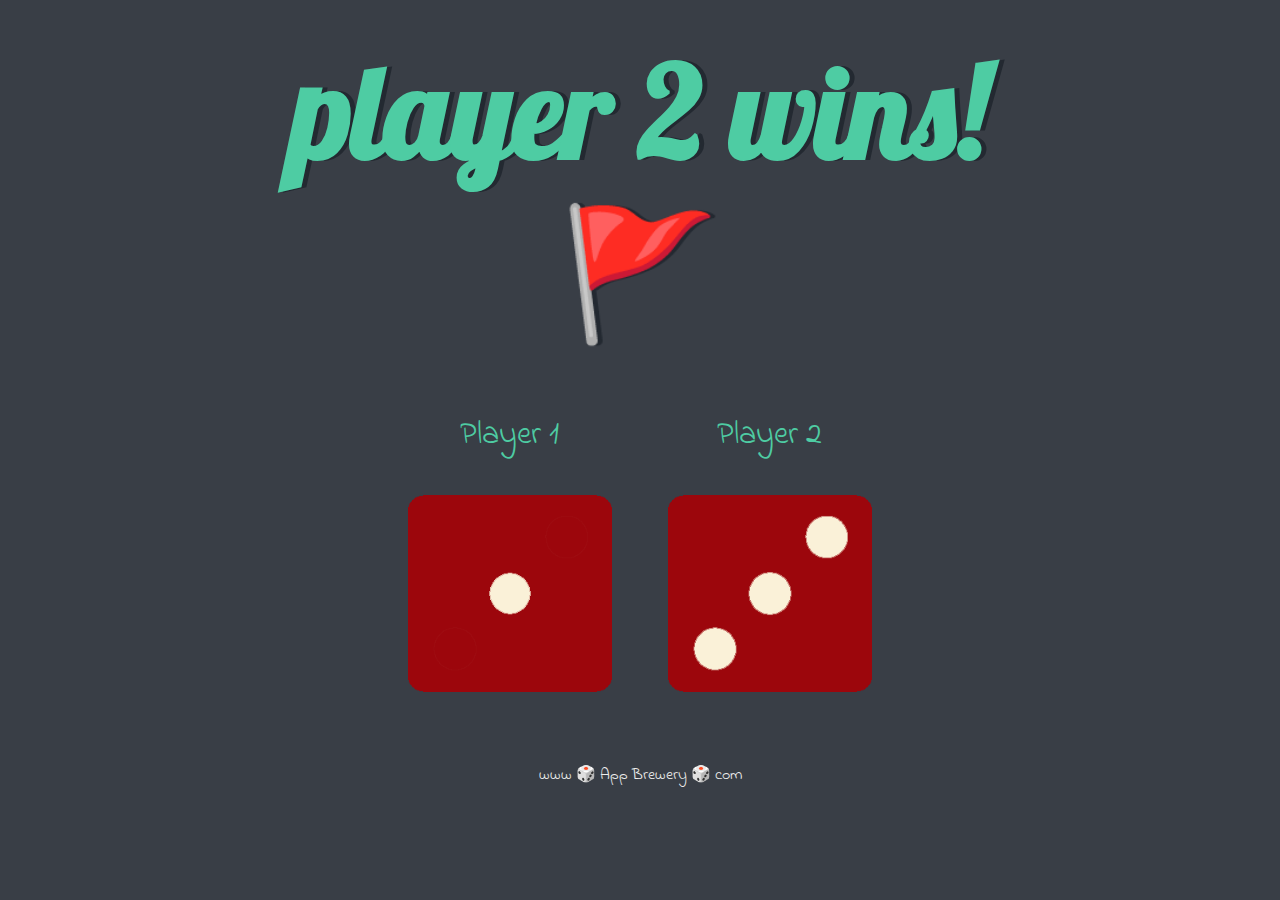
==== index.html @ 727a5b43 "version2" ====
<!DOCTYPE html>
<html lang="en" dir="ltr">
  <head>
    <meta charset="utf-8" />
    <title>Dicee</title>
    <link rel="stylesheet" href="styles.css" />
    <link
      href="https://fonts.googleapis.com/css?family=Indie+Flower|Lobster"
      rel="stylesheet"
    />
  </head>
  <body>
    <div class="container">
      <h1>Refresh Me</h1>

      <div class="left-dice dice">
        <p>Player 1</p>
        <img class="img1" src="./images/dice6.png" />
      </div>

      <div class="right-dice dice">
        <p>Player 2</p>
        <img class="img2" src="./images/dice6.png" />
      </div>
    </div>

    <footer>www 🎲 App Brewery 🎲 com</footer>
    <script src="./Dice.js"></script>
  </body>
</html>
---- styles.css ----
.container {
  width: 70%;
  margin: auto;
  text-align: center;
}

.dice {
  text-align: center;
  display: inline-block;

}

body {
  background-color: #393E46;
}

h1 {
  margin: 30px;
  font-family: 'Lobster', cursive;
  text-shadow: 5px 0 #232931;
  font-size: 8rem;
  color: #4ECCA3;
}

p {
  font-size: 2rem;
  color: #4ECCA3;
  font-family: 'Indie Flower', cursive;
}

img {
  width: 80%;
}

footer {
  margin-top: 5%;
  color: #EEEEEE;
  text-align: center;
  font-family: 'Indie Flower', cursive;

}
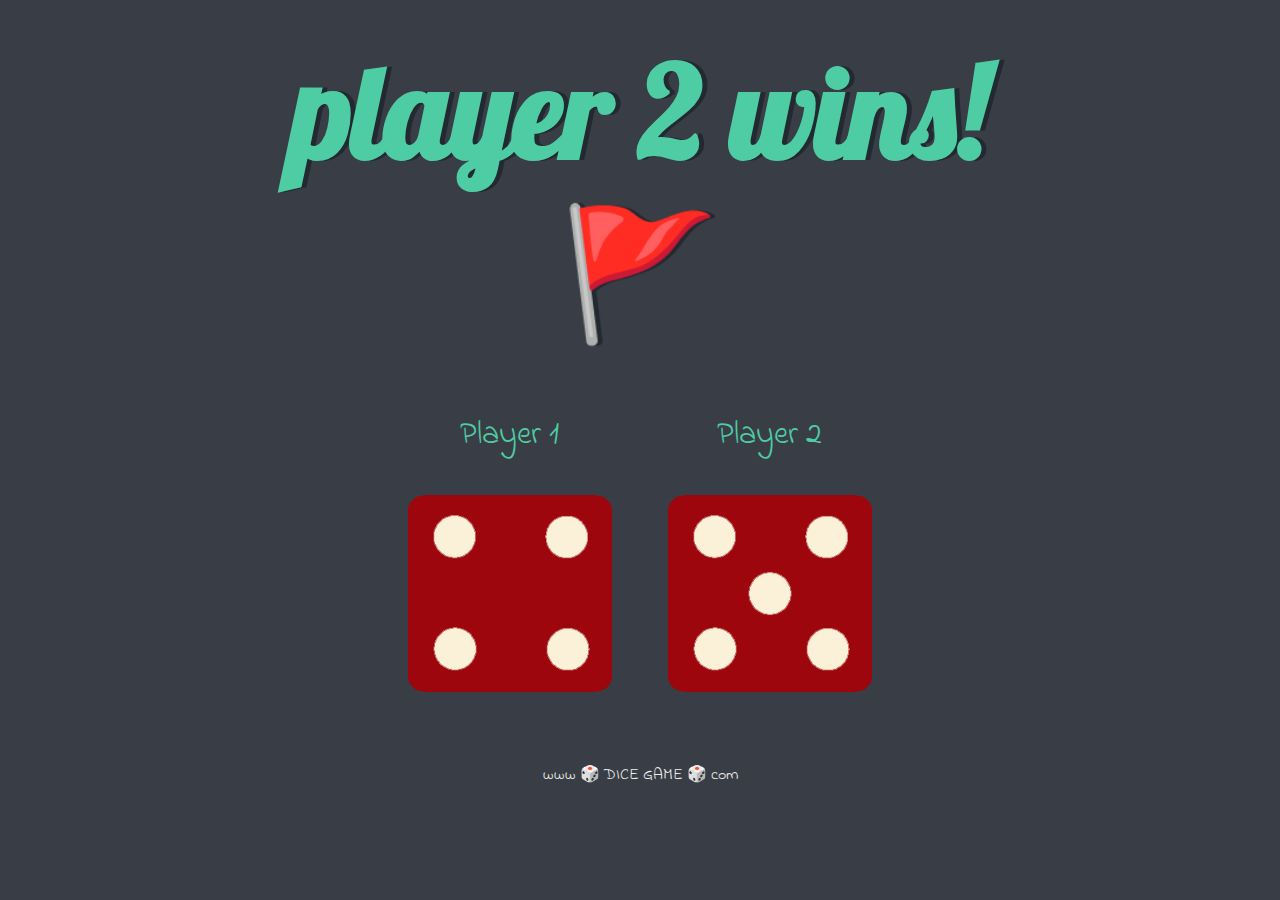
==== commit f7d4d89a: "version3" ====
--- a/index.html
+++ b/index.html
@@ -24,7 +24,7 @@
       </div>
     </div>
 
-    <footer>www 🎲 App Brewery 🎲 com</footer>
+    <footer>www 🎲 DICE GAME 🎲 com</footer>
     <script src="./Dice.js"></script>
   </body>
 </html>
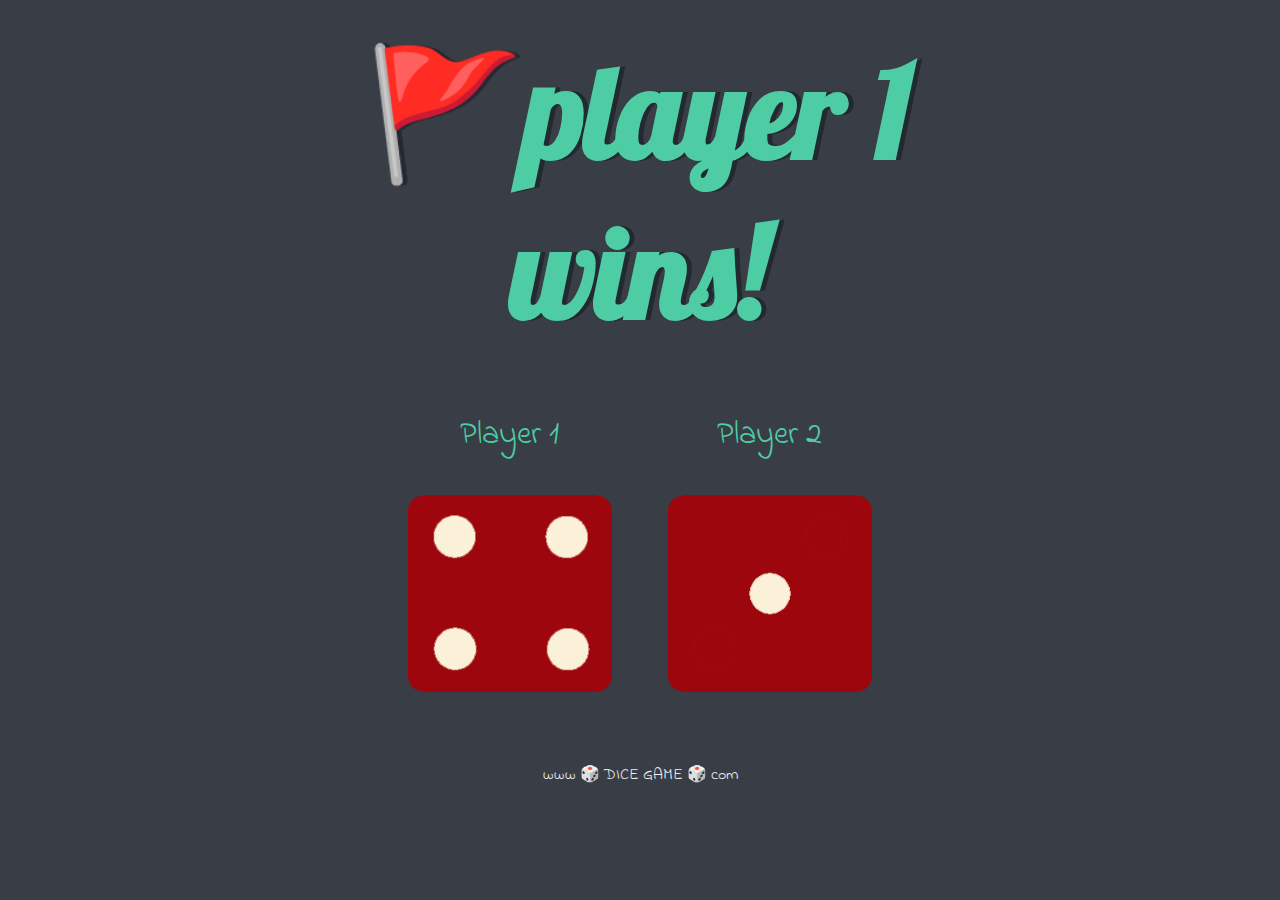
==== commit 77e1051d: "issue resolved" ====
--- a/index.html
+++ b/index.html
@@ -8,6 +8,7 @@
       href="https://fonts.googleapis.com/css?family=Indie+Flower|Lobster"
       rel="stylesheet"
     />
+    <meta name="google-site-verification" content="TLMbrowDFo8PWtXZwkxMoixEx2txkOa9jwzjiYTsVJg" />
   </head>
   <body>
     <div class="container">
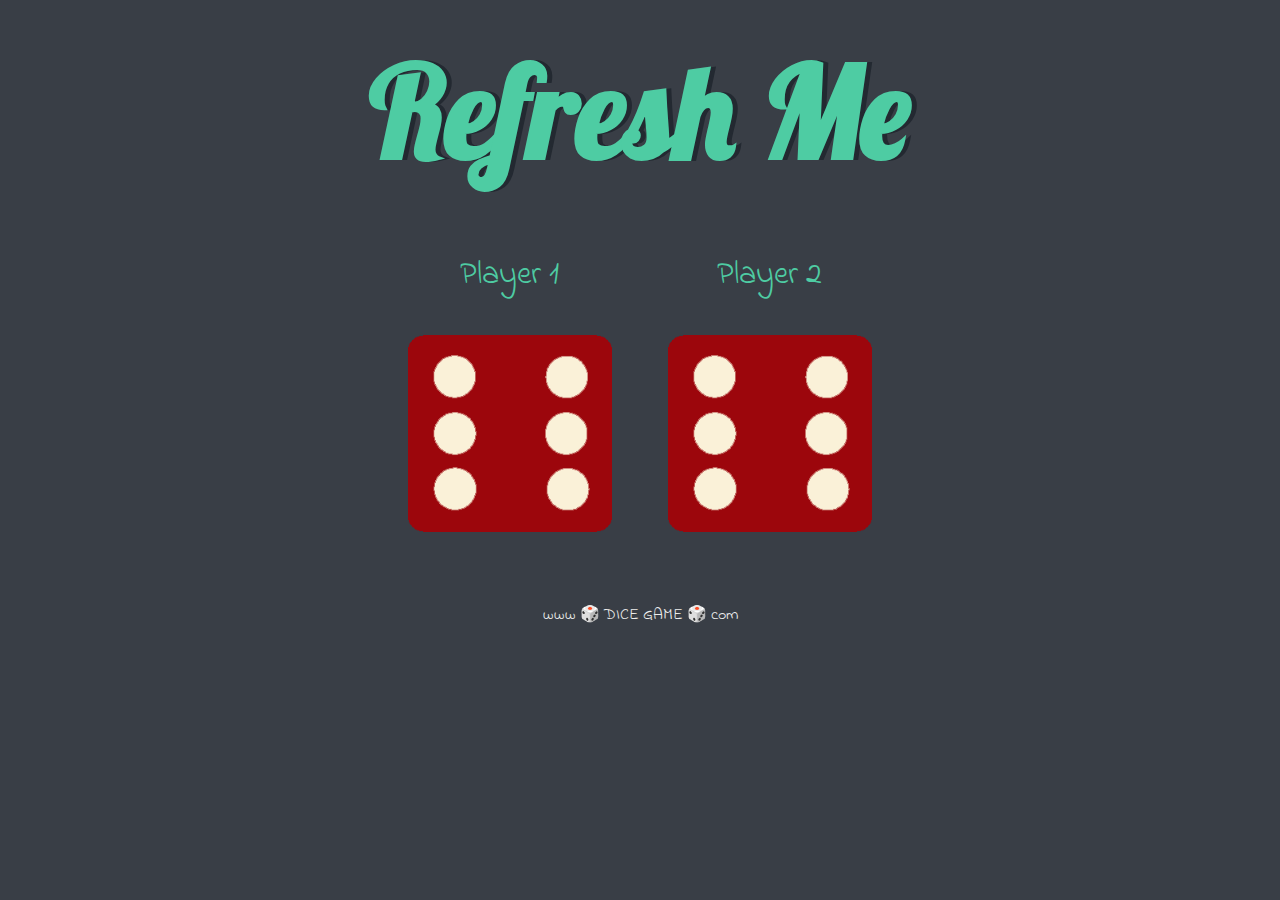
==== commit 4cd5c4d5: "updated" ====
--- a/index.html
+++ b/index.html
@@ -14,7 +14,9 @@
     <div class="container">
       <h1>Refresh Me</h1>
 
-      <div class="left-dice dice">
+      <div class="left-dice dice" onclick="
+      playGame();
+      ">
         <p>Player 1</p>
         <img class="img1" src="./images/dice6.png" />
       </div>
@@ -26,6 +28,6 @@
     </div>
 
     <footer>www 🎲 DICE GAME 🎲 com</footer>
-    <script src="./Dice.js"></script>
+    <script src="index.js"></script>
   </body>
 </html>
--- a/styles.css
+++ b/styles.css
@@ -32,6 +32,13 @@
   width: 80%;
 }
 
+.img1{
+  cursor: pointer;
+}
+.img2{
+  cursor: not-allowed;
+}
+
 footer {
   margin-top: 5%;
   color: #EEEEEE;
